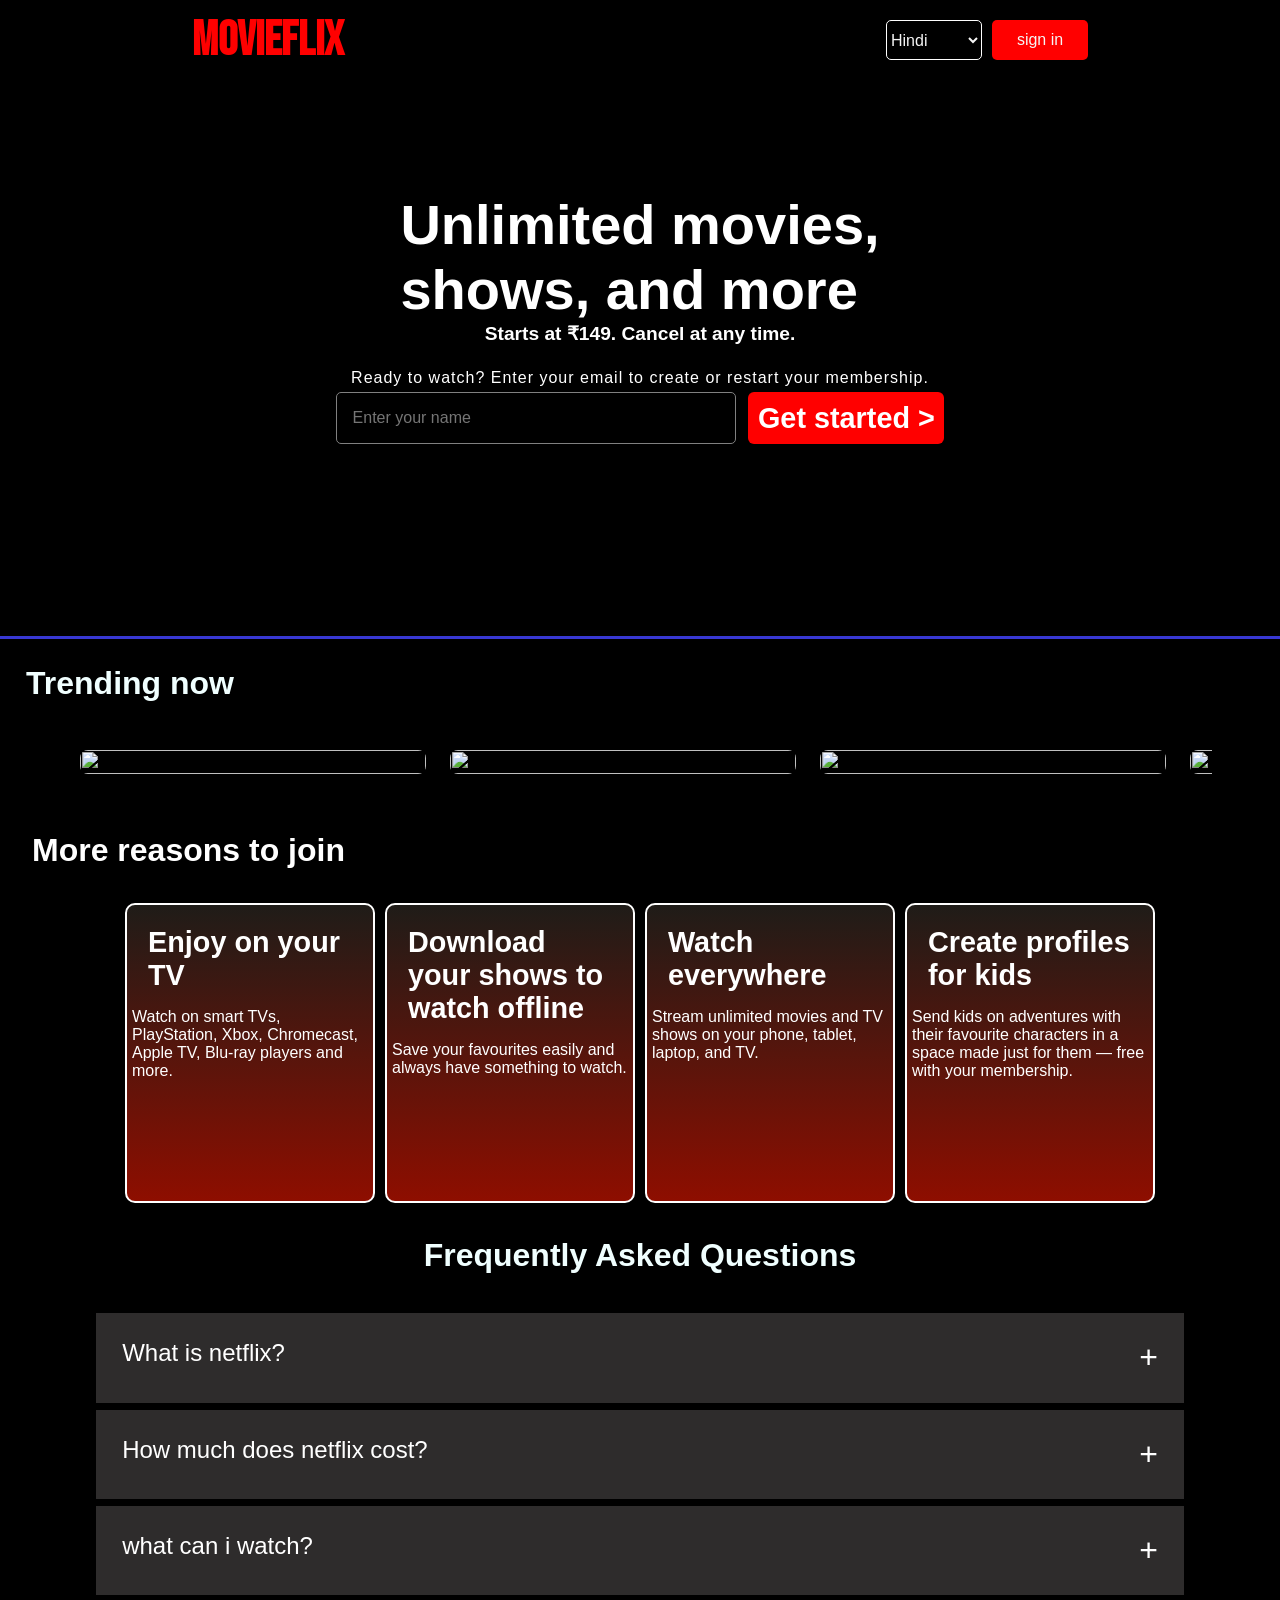
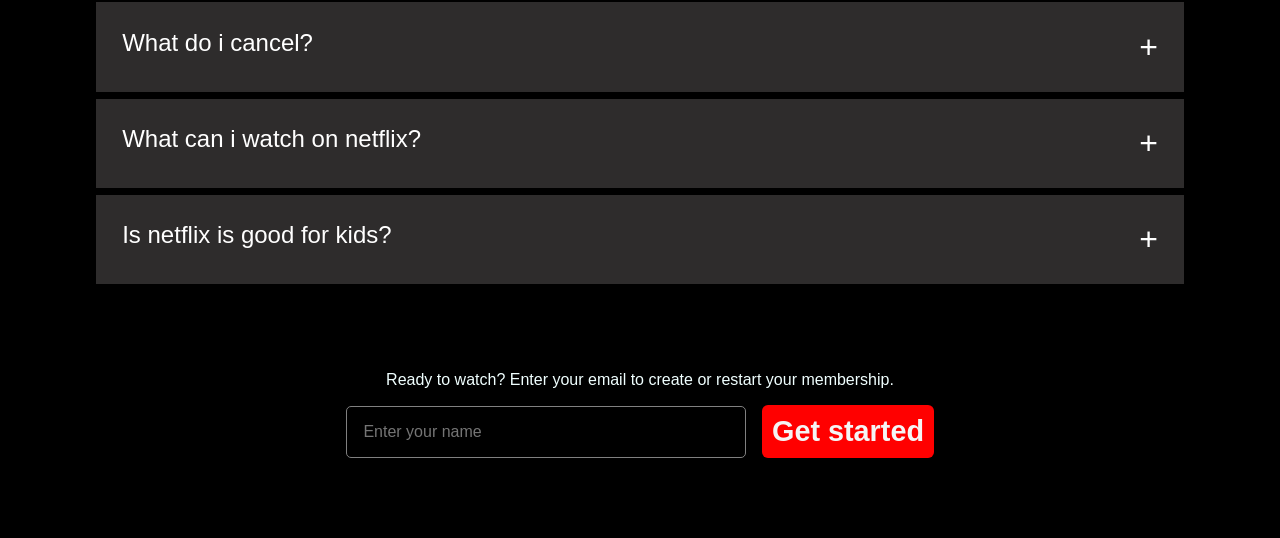
==== index.html @ 862cde78 "Add files via upload" ====
<!DOCTYPE html>
<html lang="en">

<head>
    <meta charset="UTF-8">
    <meta name="viewport" content="width=device-width, initial-scale=1.0">
    <title>movieflix</title>
    <link rel="stylesheet" href="netflix.css">
    <link rel="preconnect" href="https://fonts.googleapis.com">
    <link rel="preconnect" href="https://fonts.gstatic.com" crossorigin>
    <link href="https://fonts.googleapis.com/css2?family=Bebas+Neue&display=swap" rel="stylesheet">

</head>

<body>


    <div class="main">
        <div class="content-container">
        <div class="content">
            <h1>Unlimited movies, <br> shows, and more</h1>
            <p class="one ">Starts at ₹149. Cancel at any time.</p>
            <p class="two">Ready to watch? Enter your email to create or restart your membership.</p>
            <div class="con-btn">
                <input class="plc" type=" text" placeholder="Enter your name ">
                <button class="getstarte"> <a href="start.html"> Get started ></a> </button>
            </div>

        </div>
        </div>




        <div class="nav">
            <div class="logo">MOVIEFLIX</div>

            <div class="opt"> <select name=" language" id=" select">
                    <option value="hindi">Hindi</option>
                    <option value="hindi">English</option>
                    <option value="hindi">Gurjari</option>
                </select>
                <button id="sign"> sign in</button>
            </div>

        </div>
    </div>

    </div>

    <div class="signin-modal">
        <h1 id="cross">&times</h1>
        <div class="signin-content">
            <h2>Demo Sign In UI</h2>
            <h4>get started with a new account.</h4>
            <input type="text" placeholder="demo input">
            <p><button>continue</button></p>

            <p>This page is protected by Google reCAPTCHA to ensure you're not a bot.</p>
        </div>
    </div>

    <div class="movei">
        <h1>Trending now</h1>

        <div class="wall">


            <div class="mov-sel"> 
                <img src="Attachments/top 1.jpg" alt=""></div>
            <div class="mov-sel"> <img src="Attachments/top 2.jpg" alt=""></div>
            <div class="mov-sel">  <img src="Attachments/top 3.jpg" alt=""></div>
            <div class="mov-sel">  <img src="Attachments/top 4.jpg" alt=""></div>
            <div class="mov-sel">  <img src="Attachments/top5.jpg" alt=""></div>
            <div class="mov-sel"> <img src="Attachments/top 6.jpg" alt=""></div>
            <div class="mov-sel">  <img src="Attachments/top 7.jpg" alt=""></div>
            <div class="mov-sel">  <img src="Attachments/top 8.jpg" alt=""></div>
            <div class="mov-sel"> <img src="Attachments/top9.jpg" alt=""></div>
            <div class="mov-sel">  <img src="Attachments/top 10.jpg" alt=""></div>
        </div>
    </div>

    <div class="rsn">
        <h1>More reasons to join</h1>

        <div class="rsnbox">
            <div class="rsnitems">
                <h2>Enjoy on your TV</h2>
                <p>Watch on smart TVs, PlayStation, Xbox, Chromecast, Apple TV, Blu-ray players and more.</p>
               <img src="Attachments/tv.svg" alt="">
            </div>

            <div class="rsnitems">
                <h2>Download your shows to watch offline</h2>
                <p>Save your favourites easily and always have something to watch.</p>
              <img src="Attachments/durbin.svg" alt="">
            </div>

            <div class="rsnitems">
                <h2>Watch everywhere</h2>
                <p>Stream unlimited movies and TV shows on your phone, tablet, laptop, and TV.</p>
               <img src="Attachments/two boxes.svg" alt="">
            </div>

            <div class="rsnitems">
                <h2>Create profiles for kids</h2>
                <p>Send kids on adventures with their favourite characters in a space made just for them — free with
                    your membership.</p>
               <img src="Attachments/download.svg" alt="">
            </div>

        </div>
    </div>

    <div class="faq">
        <h1>Frequently Asked Questions </h1>

        <div class="faqitems">
            <h3>What is netflix? <span>+</span></h3>
            <p class="hide">Lorem ipsum dolor sit, amet consectetur adipisicing elit. Omnis dolor ipsam dignissimos!</p>
        </div>

        <div class="faqitems">
            <h3>How much does netflix cost? <span>+</span></h3>
            <p class="hide">Lorem ipsum dolor sit amet consectetur adipisicing elit. Beatae aspernatur, dicta ipsa
                temporibus ea blanditiis?

            </p>
        </div>

        <div class="faqitems">
            <h3>what can i watch? <span>+</span></h3>
            <p class="hide">Lorm ipsum dolor sit amet consectetur adipisicing elit lorerm10 Lorem ipsum dolor sit amet
                consectetur
                adipisicing elit. Adipisci, odio!

                . </p>
        </div>


        <div class="faqitems">
            <h3>What do i cancel? <span>+</span></h3>
            <p class="hide">Lorem ipsum dolor sit amet consectetur adipisicing elit. Suscipit minima dolor nostrum
                impedit quasi!
                Alias blanditiis velit doloribus nihil, id illum perspiciatis assumenda debitis voluptates.
                Lorem ipsum dolor sit amet consectetur adipisicing elit. Magnam ex qui iure harum consequatur aspernatur
                explicabo similique facere!</p>
        </div>

        <div class="faqitems">
            <h3>What can i watch on netflix? <span>+</span></h3>
            <p class="hide">Lorem ipsum dolor sit amet, consectetur adipisicing elit. Dignissimos esse ad iusto quis at
                nihil fuga
                itaque commodi perferendis! Quisquam possimus explicabo esse doloremque maxime.</p>
        </div>

        <div class="faqitems">
            <h3>Is netflix is good for kids? <span>+</span></h3>
            <p class="hide">Lorem ipsum, dolor sit amet consectetur adipisicing elit. Debitis, culpa libero, provident
                perspiciatis,
                consequuntur cum doloribus delectus praesentium magni repellendus repudiandae beatae fugiat!</p>
        </div>

        
    <div class="lastitem">
        <p>Ready to watch? Enter your email to create or restart your membership.</p>
        <div class="last">
            <input class="plc" type="text" placeholder="Enter your name">
             <button class="getstarte">Get started</button></div>
    </div>


    </div>

    </div>




    <script type="module" src="netflix.js"></script>

</body>

</html>
---- netflix.css ----
* {
  margin: 0;
  padding: 0;
  box-sizing: border-box;
  font-family: Arial, Helvetica, sans-serif;
}

button {
  cursor: pointer;
}

.main {
  width: 100%;
}

.con-btn {
  display: flex;
  justify-content: center;
  align-items: center;
  gap: 0.8rem;
}

.nav {
  display: flex;
  justify-content: space-between;
  width: 70%;
  position: absolute;
  top: 0;
  left: 15%;
  height: 5rem;
  align-items: center;
}

.logo {
  font-size: 3rem;
  color: red;
  font-weight: 800;
  font-family: "Bebas Neue";
  font-weight: 700;
  font-style: normal;
}

.opt {
  display: flex;
}

.opt select {
  background-color: transparent;
  border: 0.5px solid white;
  border-radius: 5px;
  color: whitesmoke;
  font-size: 1rem;
  width: 6rem;
  height: 2.5rem;
}

.opt button {
  font-size: 1rem;
  background-color: red;
  color: whitesmoke;
  border: none;
  margin-left: 10px;
  border-radius: 5px;
  font-size: 1rem;
  width: 6rem;
  height: 2.5rem;
}

.content-container {
  display: flex;
  justify-content: center;
  align-items: center;
}

.content {
  background:
    linear-gradient(to top, rgba(0, 0, 0, 0.8), rgba(0, 0, 0, 0.8)),
    url(Attachments/backgound.jpg);
  background-size: cover;
  width: 100%;
  height: 97%;
  background-color: black;
  height: 100%;
  width: 100%;
  color: white;
  display: flex;
  flex-direction: column;
  align-items: center;
  justify-content: center;
  padding: 15%;
  border-bottom: 3px solid rgb(56, 56, 211);
}

@media (max-width: 456px) {
  .con-btn {
    display: flex;
    flex-direction: column;
    align-items: center;
    justify-content: center;
    gap: 10px;
  }

  html {
    font-size: 13px;
  }

  .rsnitems p {
    font-size: 4rem;
  }
}

.signin-modal {
  position: fixed;
  right: -500px;
  top: 0px;
  color: azure;
  background-color: black;
  background: linear-gradient(to top, black 50%, red);
  height: 70vh;
  width: 20rem;
  display: flex;
  justify-content: center;
  border-radius: 10px;
  transition: 1s;
  cursor: pointer;
}

.signin-content {
  margin-top: 5rem;
  display: flex;
  flex-direction: column;
  gap: 0.5rem;
}

.showmodal {
  right: 0px;
}

.content h1 {
  font-size: 3.5rem;
  font-family: Arial, Helvetica, sans-serif;
  font-weight: 900;
}

.content .one {
  font-weight: 800;
  font-size: 1.2rem;
  font-family: Arial, Helvetica, sans-serif;
}

.content .two {
  font-weight: 500;
  letter-spacing: 1px;
  font-size: 1rem;
  margin-top: 1.5rem;
  margin-bottom: 5px;
  font-family: Arial, Helvetica, sans-serif;
}

.plc {
  font-size: 1rem;
  background-color: transparent;
  border-radius: 5px;
  padding: 1rem 1rem;
  border: 0.5px solid grey;
  font-family: Arial, Helvetica, sans-serif;
  color: azure;
  width: 25rem;
}

.getstarte {
  font-size: 1.8rem;
  background-color: red;
  color: whitesmoke;
  border-radius: 6px;
  border: none;
  padding: 0.6rem;
  transition: 0.3s ease-in;
  font-family: Arial, Helvetica, sans-serif;
  font-weight: 600;
}

.content button:hover {
  transform: scale(1.05);
}

.movei {
  width: 100%;
  border: 2px solid black;
  background-color: black;
}

.wall {
  border: 2px solid black;
  display: flex;
  width: 90%;
  margin: auto;
  overflow: scroll;
  scrollbar-width: none;
}

.movei h1 {
  margin: 1.5rem;
  color: azure;
}

.mov-sel {
  cursor: pointer;
  border: 2px solid black;
  height:;
  width: 350px;
  flex-shrink: 0;
  margin: 20px 10px;
  border-radius: 8px;
  transition: 0.5s ease;
  object-fit: contain;
}

.mov-sel:hover {
  transform: scale(1.05);
}

.mov-sel img {
  height: 100%;
  width: 100%;
  border-radius: 8px;
  object-fit: contain;
}

.rsn {
  background-color: black;
  color: white;
}

.rsn h1 {
  padding-left: 2rem;
  padding: 2rem;
}

.rsn h2 {
  padding: 1rem;
  font-size: 1.8rem;
}

.rsnbox {
  border: 2px solid black;
  display: flex;
  gap: 10px;
  width: 90%;
  align-items: center;
  justify-content: center;
  margin: auto;
  overflow: scroll;
  scrollbar-width: none;
  flex-wrap: wrap;
}

.rsnitems {
  color: white;
  max-width: 250px;
  min-width: 200px;
  height: 300px;
  border: 2px solid;
  position: relative;
  border-radius: 10px;
  padding: 5px;
  text-align: left;
  flex-shrink: 0;
  background: linear-gradient(to bottom, #1f1c18 0%, #8e0e00 100%);
}

.rsnitems p {
  font-size: 1rem;
}

.rsnitems img {
  position: absolute;
  bottom: 20px;
  right: 20px;
}

.faq {
  background-color: black;
  color: azure;
}

.faq h1 {
  text-align: center;
  color: azure;
  padding: 2rem 0;
}

.faqitems {
  width: 85%;
  margin: 7px auto;
  color: white;
  background-color: rgb(46, 44, 44);
  font-weight: 100;
  padding: 0.7rem;
}

.faqitems h3 {
  padding: 15px;
  display: flex;
  justify-content: space-between;
  font-size: 1.5rem;
  cursor: pointer;
  font-weight: 100;
}

a {
  text-decoration: none;
  color: white;
}

.faqitems p {
  max-height: 200px;
  overflow: hidden;
  transition: max-height 0.5s ease;
  transition-duration: 0.5s;
}

.faqitems p.hide {
  max-height: 0;
}

.faqitems h3 span {
  transition: 0.5s ease;
  right: 3px;
  font-size: 2rem;
}

.rotate {
  transform: rotate(45deg);
  transition: 0.5s ease;
}

.lastitem {
  background-color: black;
  display: flex;
  gap: 1rem;

  flex-direction: column;
  align-items: center;
  gap: 1rem;
  padding: 5rem;
}

.last {
  display: flex;
  flex-wrap: wrap;
  gap: 1rem;
  justify-content: center;
  align-items: center;
}
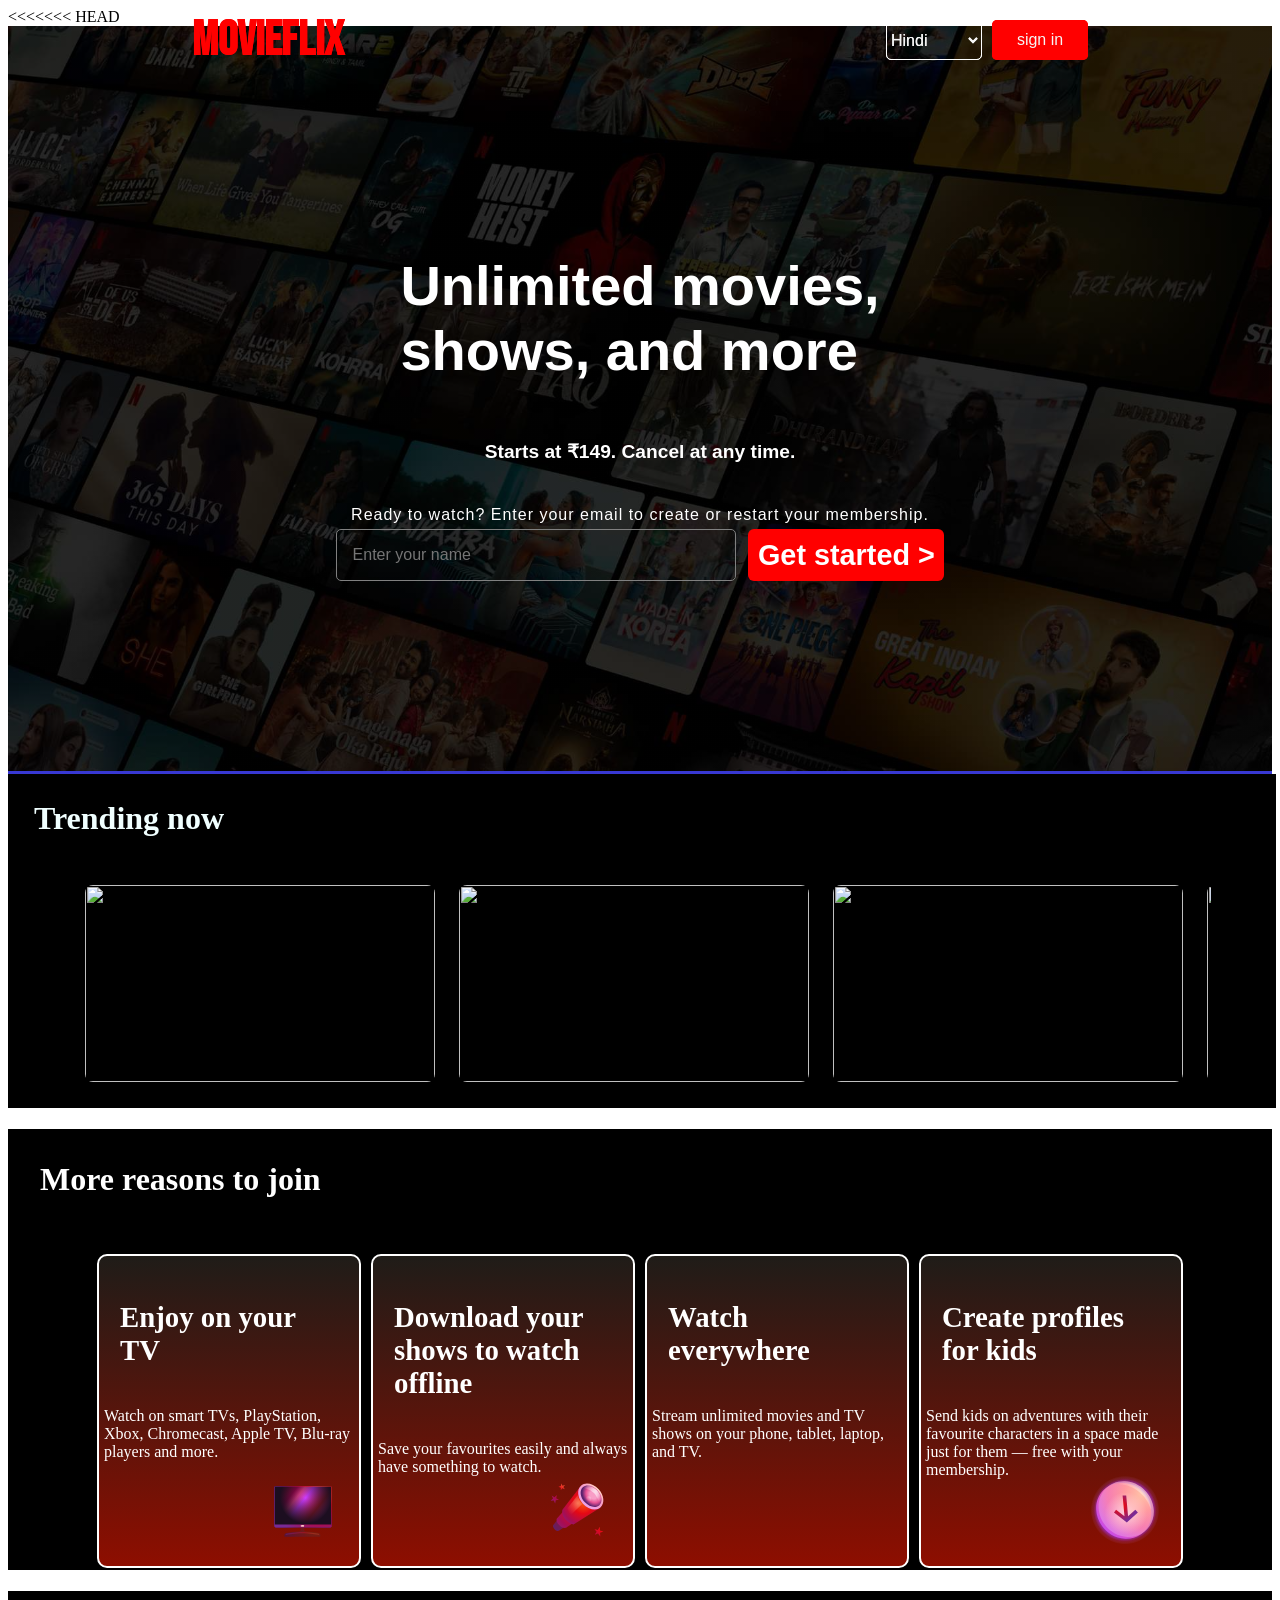
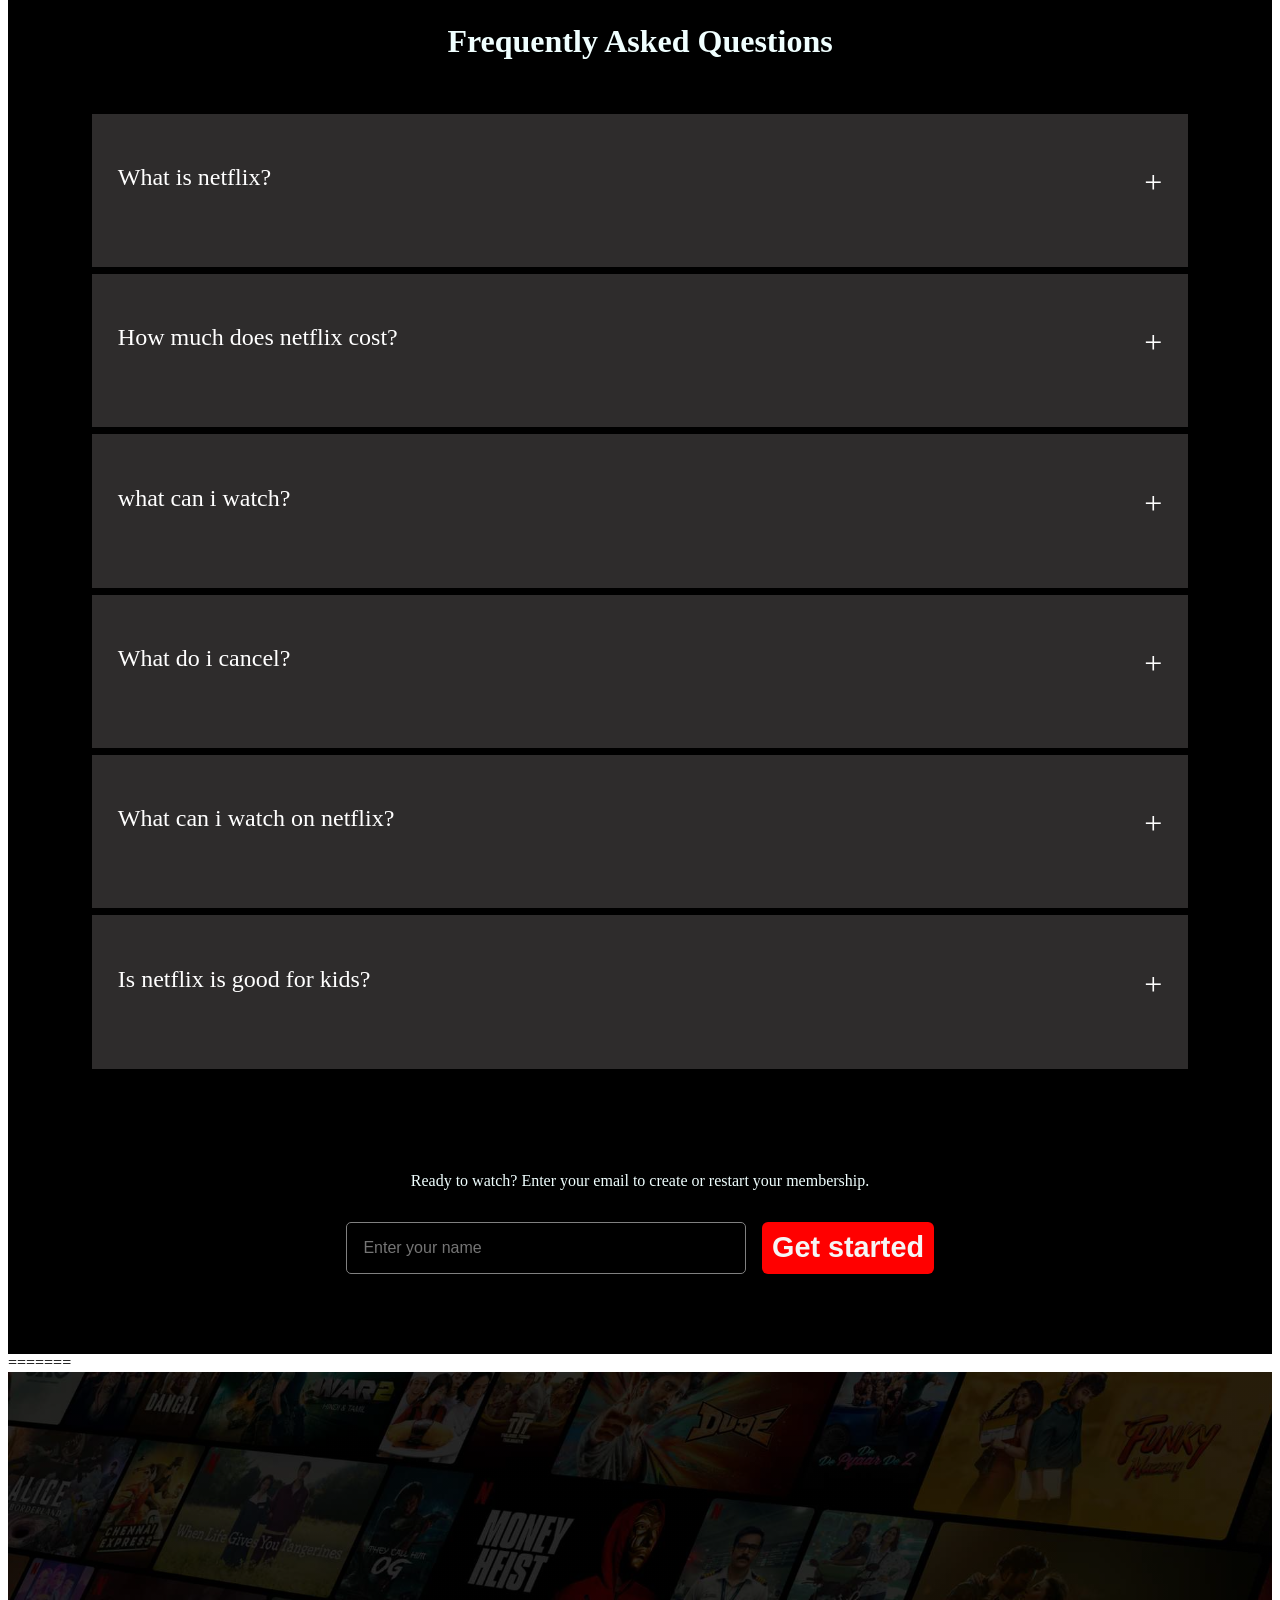
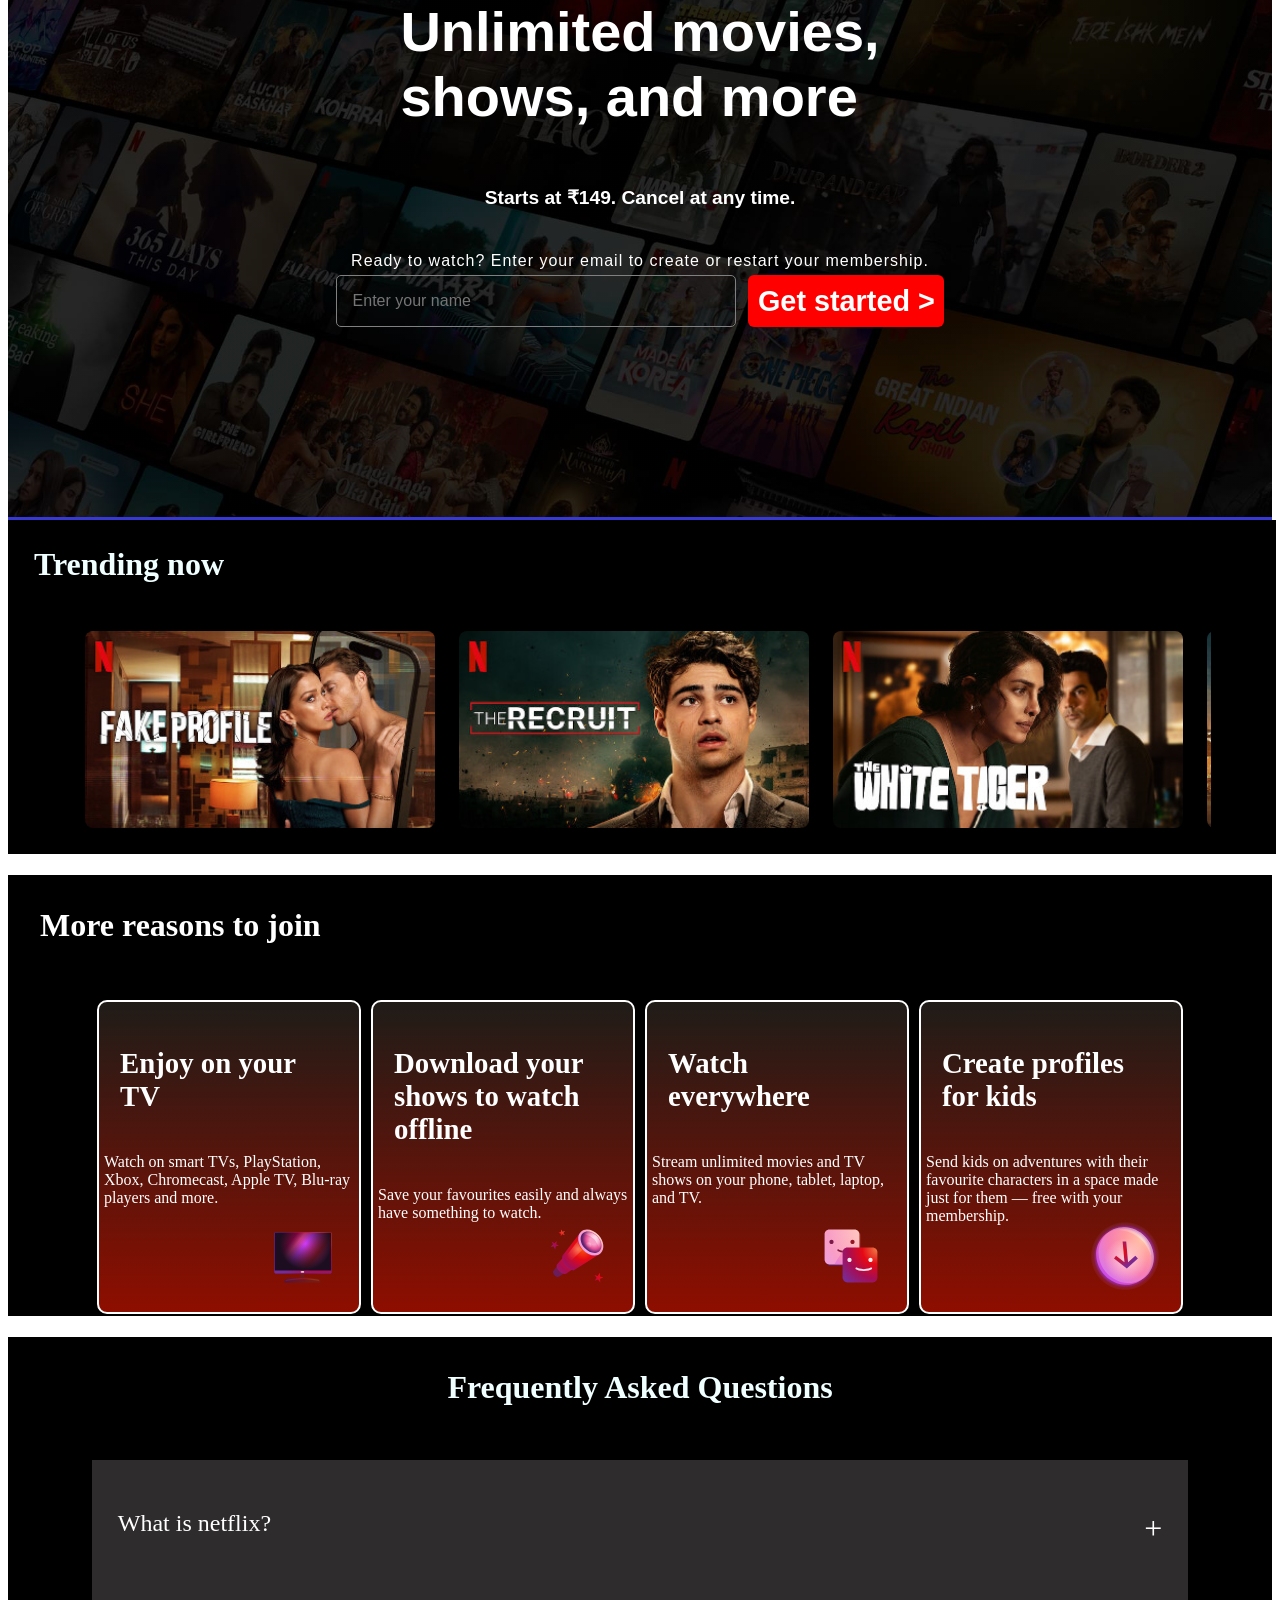
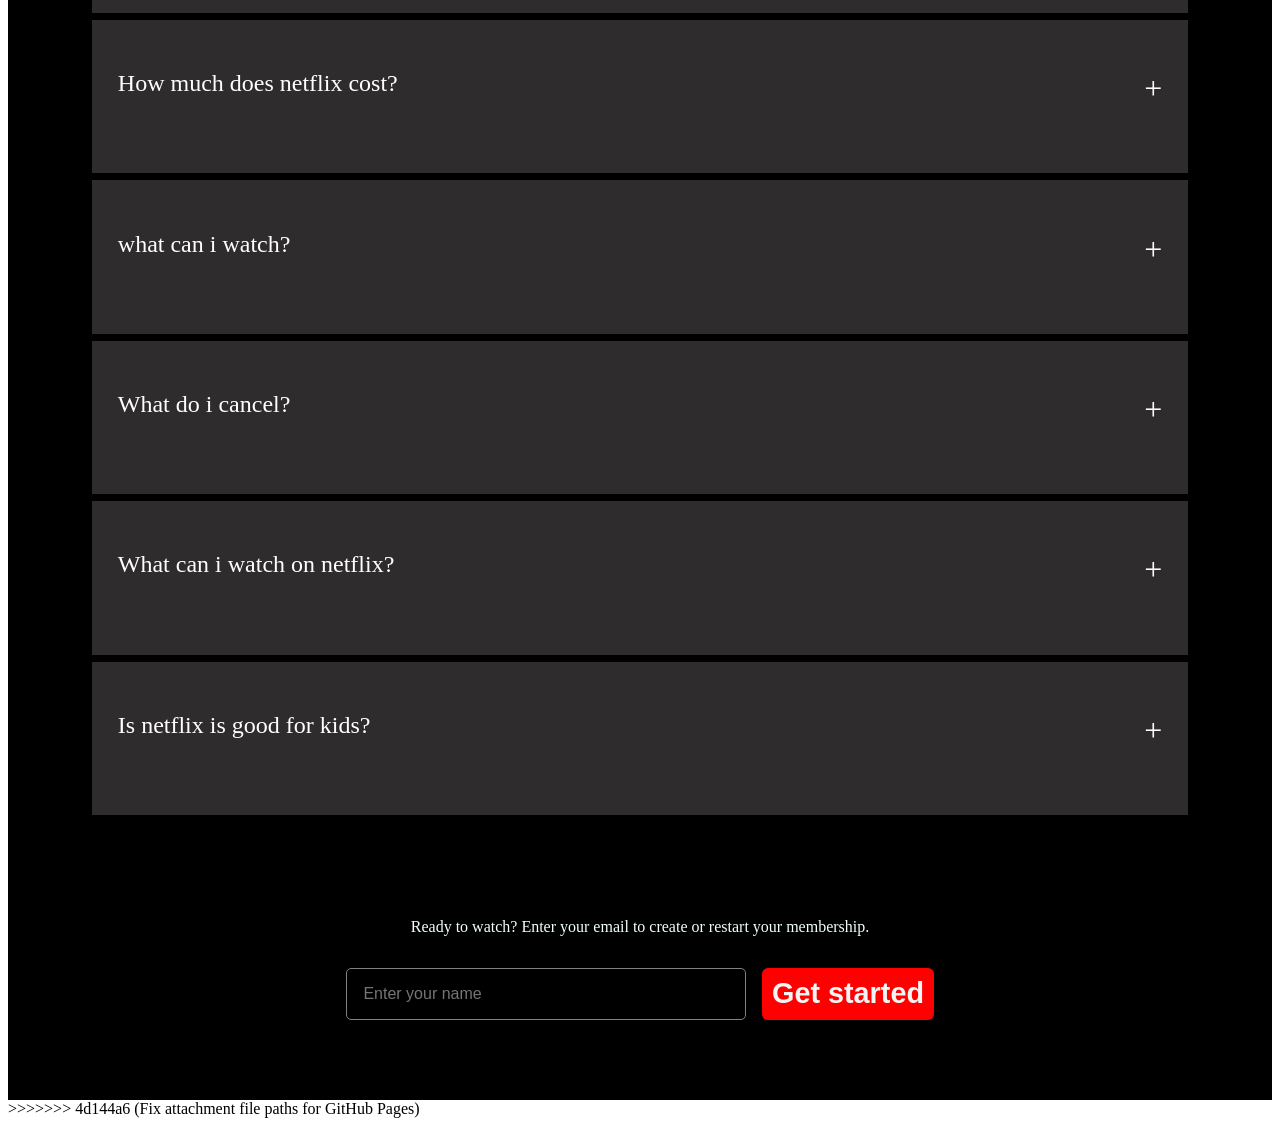
==== commit c08a8597: "Fix attachment file paths for GitHub Pages" ====
--- a/index.html
+++ b/index.html
@@ -1,3 +1,4 @@
+<<<<<<< HEAD
 <!DOCTYPE html>
 <html lang="en">
 
@@ -181,4 +182,190 @@
 
 </body>
 
-</html>+</html>
+=======
+<!DOCTYPE html>
+<html lang="en">
+
+<head>
+    <meta charset="UTF-8">
+    <meta name="viewport" content="width=device-width, initial-scale=1.0">
+    <title>movieflix</title>
+    <link rel="stylesheet" href="netflix.css">
+    <link rel="preconnect" href="https://fonts.googleapis.com">
+    <link rel="preconnect" href="https://fonts.gstatic.com" crossorigin>
+    <link href="https://fonts.googleapis.com/css2?family=Bebas+Neue&display=swap" rel="stylesheet">
+
+</head>
+
+<body>
+
+
+    <div class="main">
+        <div class="content-container">
+        <div class="content">
+            <h1>Unlimited movies, <br> shows, and more</h1>
+            <p class="one ">Starts at ₹149. Cancel at any time.</p>
+            <p class="two">Ready to watch? Enter your email to create or restart your membership.</p>
+            <div class="con-btn">
+                <input class="plc" type=" text" placeholder="Enter your name ">
+                <button class="getstarte"> <a href="start.html"> Get started ></a> </button>
+            </div>
+
+        </div>
+        </div>
+
+
+
+
+        <div class="nav">
+            <div class="logo">MOVIEFLIX</div>
+
+            <div class="opt"> <select name=" language" id=" select">
+                    <option value="hindi">Hindi</option>
+                    <option value="hindi">English</option>
+                    <option value="hindi">Gurjari</option>
+                </select>
+                <button id="sign"> sign in</button>
+            </div>
+
+        </div>
+    </div>
+
+    </div>
+
+    <div class="signin-modal">
+        <h1 id="cross">&times</h1>
+        <div class="signin-content">
+            <h2>Demo Sign In UI</h2>
+            <h4>get started with a new account.</h4>
+            <input type="text" placeholder="demo input">
+            <p><button>continue</button></p>
+
+            <p>This page is protected by Google reCAPTCHA to ensure you're not a bot.</p>
+        </div>
+    </div>
+
+    <div class="movei">
+        <h1>Trending now</h1>
+
+        <div class="wall">
+
+
+            <div class="mov-sel"> 
+                <img src="Attachments/top-1.jpg" alt=""></div>
+            <div class="mov-sel"> <img src="Attachments/top-2.jpg" alt=""></div>
+            <div class="mov-sel">  <img src="Attachments/top-3.jpg" alt=""></div>
+            <div class="mov-sel">  <img src="Attachments/top-4.jpg" alt=""></div>
+            <div class="mov-sel">  <img src="Attachments/top5.jpg" alt=""></div>
+            <div class="mov-sel"> <img src="Attachments/top-6.jpg" alt=""></div>
+            <div class="mov-sel">  <img src="Attachments/top-7.jpg" alt=""></div>
+            <div class="mov-sel">  <img src="Attachments/top-8.jpg" alt=""></div>
+            <div class="mov-sel"> <img src="Attachments/top9.jpg" alt=""></div>
+            <div class="mov-sel">  <img src="Attachments/top-10.jpg" alt=""></div>
+        </div>
+    </div>
+
+    <div class="rsn">
+        <h1>More reasons to join</h1>
+
+        <div class="rsnbox">
+            <div class="rsnitems">
+                <h2>Enjoy on your TV</h2>
+                <p>Watch on smart TVs, PlayStation, Xbox, Chromecast, Apple TV, Blu-ray players and more.</p>
+               <img src="Attachments/tv.svg" alt="">
+            </div>
+
+            <div class="rsnitems">
+                <h2>Download your shows to watch offline</h2>
+                <p>Save your favourites easily and always have something to watch.</p>
+              <img src="Attachments/durbin.svg" alt="">
+            </div>
+
+            <div class="rsnitems">
+                <h2>Watch everywhere</h2>
+                <p>Stream unlimited movies and TV shows on your phone, tablet, laptop, and TV.</p>
+               <img src="Attachments/two-boxes.svg" alt="">
+            </div>
+
+            <div class="rsnitems">
+                <h2>Create profiles for kids</h2>
+                <p>Send kids on adventures with their favourite characters in a space made just for them — free with
+                    your membership.</p>
+               <img src="Attachments/download.svg" alt="">
+            </div>
+
+        </div>
+    </div>
+
+    <div class="faq">
+        <h1>Frequently Asked Questions </h1>
+
+        <div class="faqitems">
+            <h3>What is netflix? <span>+</span></h3>
+            <p class="hide">Lorem ipsum dolor sit, amet consectetur adipisicing elit. Omnis dolor ipsam dignissimos!</p>
+        </div>
+
+        <div class="faqitems">
+            <h3>How much does netflix cost? <span>+</span></h3>
+            <p class="hide">Lorem ipsum dolor sit amet consectetur adipisicing elit. Beatae aspernatur, dicta ipsa
+                temporibus ea blanditiis?
+
+            </p>
+        </div>
+
+        <div class="faqitems">
+            <h3>what can i watch? <span>+</span></h3>
+            <p class="hide">Lorm ipsum dolor sit amet consectetur adipisicing elit lorerm10 Lorem ipsum dolor sit amet
+                consectetur
+                adipisicing elit. Adipisci, odio!
+
+                . </p>
+        </div>
+
+
+        <div class="faqitems">
+            <h3>What do i cancel? <span>+</span></h3>
+            <p class="hide">Lorem ipsum dolor sit amet consectetur adipisicing elit. Suscipit minima dolor nostrum
+                impedit quasi!
+                Alias blanditiis velit doloribus nihil, id illum perspiciatis assumenda debitis voluptates.
+                Lorem ipsum dolor sit amet consectetur adipisicing elit. Magnam ex qui iure harum consequatur aspernatur
+                explicabo similique facere!</p>
+        </div>
+
+        <div class="faqitems">
+            <h3>What can i watch on netflix? <span>+</span></h3>
+            <p class="hide">Lorem ipsum dolor sit amet, consectetur adipisicing elit. Dignissimos esse ad iusto quis at
+                nihil fuga
+                itaque commodi perferendis! Quisquam possimus explicabo esse doloremque maxime.</p>
+        </div>
+
+        <div class="faqitems">
+            <h3>Is netflix is good for kids? <span>+</span></h3>
+            <p class="hide">Lorem ipsum, dolor sit amet consectetur adipisicing elit. Debitis, culpa libero, provident
+                perspiciatis,
+                consequuntur cum doloribus delectus praesentium magni repellendus repudiandae beatae fugiat!</p>
+        </div>
+
+        
+    <div class="lastitem">
+        <p>Ready to watch? Enter your email to create or restart your membership.</p>
+        <div class="last">
+            <input class="plc" type="text" placeholder="Enter your name">
+             <button class="getstarte">Get started</button></div>
+    </div>
+
+
+    </div>
+
+    </div>
+
+
+
+
+    <script type="module" src="netflix.js"></script>
+
+</body>
+
+</html>
+>>>>>>> 4d144a6 (Fix attachment file paths for GitHub Pages)
--- a/netflix.css
+++ b/netflix.css
@@ -1,3 +1,4 @@
+<<<<<<< HEAD
 * {
   margin: 0;
   padding: 0;
@@ -353,3 +354,360 @@
   justify-content: center;
   align-items: center;
 }
+=======
+* {
+  margin: 0;
+  padding: 0;
+  box-sizing: border-box;
+  font-family: Arial, Helvetica, sans-serif;
+}
+
+button {
+  cursor: pointer;
+}
+
+.main {
+  width: 100%;
+}
+
+.con-btn {
+  display: flex;
+  justify-content: center;
+  align-items: center;
+  gap: 0.8rem;
+}
+
+.nav {
+  display: flex;
+  justify-content: space-between;
+  width: 70%;
+  position: absolute;
+  top: 0;
+  left: 15%;
+  height: 5rem;
+  align-items: center;
+}
+
+.logo {
+  font-size: 3rem;
+  color: red;
+  font-weight: 800;
+  font-family: "Bebas Neue";
+  font-weight: 700;
+  font-style: normal;
+}
+
+.opt {
+  display: flex;
+}
+
+.opt select {
+  background-color: transparent;
+  border: 0.5px solid white;
+  border-radius: 5px;
+  color: whitesmoke;
+  font-size: 1rem;
+  width: 6rem;
+  height: 2.5rem;
+}
+
+.opt button {
+  font-size: 1rem;
+  background-color: red;
+  color: whitesmoke;
+  border: none;
+  margin-left: 10px;
+  border-radius: 5px;
+  font-size: 1rem;
+  width: 6rem;
+  height: 2.5rem;
+}
+
+.content-container {
+  display: flex;
+  justify-content: center;
+  align-items: center;
+}
+
+.content {
+  background:
+    linear-gradient(to top, rgba(0, 0, 0, 0.8), rgba(0, 0, 0, 0.8)),
+    url(Attachments/backgound.jpg);
+  background-size: cover;
+  width: 100%;
+  height: 97%;
+  background-color: black;
+  height: 100%;
+  width: 100%;
+  color: white;
+  display: flex;
+  flex-direction: column;
+  align-items: center;
+  justify-content: center;
+  padding: 15%;
+  border-bottom: 3px solid rgb(56, 56, 211);
+}
+
+@media (max-width: 456px) {
+  .con-btn {
+    display: flex;
+    flex-direction: column;
+    align-items: center;
+    justify-content: center;
+    gap: 10px;
+  }
+
+  html {
+    font-size: 13px;
+  }
+
+  .rsnitems p {
+    font-size: 4rem;
+  }
+}
+
+.signin-modal {
+  position: fixed;
+  right: -500px;
+  top: 0px;
+  color: azure;
+  background-color: black;
+  background: linear-gradient(to top, black 50%, red);
+  height: 70vh;
+  width: 20rem;
+  display: flex;
+  justify-content: center;
+  border-radius: 10px;
+  transition: 1s;
+  cursor: pointer;
+}
+
+.signin-content {
+  margin-top: 5rem;
+  display: flex;
+  flex-direction: column;
+  gap: 0.5rem;
+}
+
+.showmodal {
+  right: 0px;
+}
+
+.content h1 {
+  font-size: 3.5rem;
+  font-family: Arial, Helvetica, sans-serif;
+  font-weight: 900;
+}
+
+.content .one {
+  font-weight: 800;
+  font-size: 1.2rem;
+  font-family: Arial, Helvetica, sans-serif;
+}
+
+.content .two {
+  font-weight: 500;
+  letter-spacing: 1px;
+  font-size: 1rem;
+  margin-top: 1.5rem;
+  margin-bottom: 5px;
+  font-family: Arial, Helvetica, sans-serif;
+}
+
+.plc {
+  font-size: 1rem;
+  background-color: transparent;
+  border-radius: 5px;
+  padding: 1rem 1rem;
+  border: 0.5px solid grey;
+  font-family: Arial, Helvetica, sans-serif;
+  color: azure;
+  width: 25rem;
+}
+
+.getstarte {
+  font-size: 1.8rem;
+  background-color: red;
+  color: whitesmoke;
+  border-radius: 6px;
+  border: none;
+  padding: 0.6rem;
+  transition: 0.3s ease-in;
+  font-family: Arial, Helvetica, sans-serif;
+  font-weight: 600;
+}
+
+.content button:hover {
+  transform: scale(1.05);
+}
+
+.movei {
+  width: 100%;
+  border: 2px solid black;
+  background-color: black;
+}
+
+.wall {
+  border: 2px solid black;
+  display: flex;
+  width: 90%;
+  margin: auto;
+  overflow: scroll;
+  scrollbar-width: none;
+}
+
+.movei h1 {
+  margin: 1.5rem;
+  color: azure;
+}
+
+.mov-sel {
+  cursor: pointer;
+  border: 2px solid black;
+  height:;
+  width: 350px;
+  flex-shrink: 0;
+  margin: 20px 10px;
+  border-radius: 8px;
+  transition: 0.5s ease;
+  object-fit: contain;
+}
+
+.mov-sel:hover {
+  transform: scale(1.05);
+}
+
+.mov-sel img {
+  height: 100%;
+  width: 100%;
+  border-radius: 8px;
+  object-fit: contain;
+}
+
+.rsn {
+  background-color: black;
+  color: white;
+}
+
+.rsn h1 {
+  padding-left: 2rem;
+  padding: 2rem;
+}
+
+.rsn h2 {
+  padding: 1rem;
+  font-size: 1.8rem;
+}
+
+.rsnbox {
+  border: 2px solid black;
+  display: flex;
+  gap: 10px;
+  width: 90%;
+  align-items: center;
+  justify-content: center;
+  margin: auto;
+  overflow: scroll;
+  scrollbar-width: none;
+  flex-wrap: wrap;
+}
+
+.rsnitems {
+  color: white;
+  max-width: 250px;
+  min-width: 200px;
+  height: 300px;
+  border: 2px solid;
+  position: relative;
+  border-radius: 10px;
+  padding: 5px;
+  text-align: left;
+  flex-shrink: 0;
+  background: linear-gradient(to bottom, #1f1c18 0%, #8e0e00 100%);
+}
+
+.rsnitems p {
+  font-size: 1rem;
+}
+
+.rsnitems img {
+  position: absolute;
+  bottom: 20px;
+  right: 20px;
+}
+
+.faq {
+  background-color: black;
+  color: azure;
+}
+
+.faq h1 {
+  text-align: center;
+  color: azure;
+  padding: 2rem 0;
+}
+
+.faqitems {
+  width: 85%;
+  margin: 7px auto;
+  color: white;
+  background-color: rgb(46, 44, 44);
+  font-weight: 100;
+  padding: 0.7rem;
+}
+
+.faqitems h3 {
+  padding: 15px;
+  display: flex;
+  justify-content: space-between;
+  font-size: 1.5rem;
+  cursor: pointer;
+  font-weight: 100;
+}
+
+a {
+  text-decoration: none;
+  color: white;
+}
+
+.faqitems p {
+  max-height: 200px;
+  overflow: hidden;
+  transition: max-height 0.5s ease;
+  transition-duration: 0.5s;
+}
+
+.faqitems p.hide {
+  max-height: 0;
+}
+
+.faqitems h3 span {
+  transition: 0.5s ease;
+  right: 3px;
+  font-size: 2rem;
+}
+
+.rotate {
+  transform: rotate(45deg);
+  transition: 0.5s ease;
+}
+
+.lastitem {
+  background-color: black;
+  display: flex;
+  gap: 1rem;
+
+  flex-direction: column;
+  align-items: center;
+  gap: 1rem;
+  padding: 5rem;
+}
+
+.last {
+  display: flex;
+  flex-wrap: wrap;
+  gap: 1rem;
+  justify-content: center;
+  align-items: center;
+}
+>>>>>>> 4d144a6 (Fix attachment file paths for GitHub Pages)
--- a/netflix.css
+++ b/netflix.css
@@ -1,3 +1,4 @@
+<<<<<<< HEAD
 * {
   margin: 0;
   padding: 0;
@@ -353,3 +354,360 @@
   justify-content: center;
   align-items: center;
 }
+=======
+* {
+  margin: 0;
+  padding: 0;
+  box-sizing: border-box;
+  font-family: Arial, Helvetica, sans-serif;
+}
+
+button {
+  cursor: pointer;
+}
+
+.main {
+  width: 100%;
+}
+
+.con-btn {
+  display: flex;
+  justify-content: center;
+  align-items: center;
+  gap: 0.8rem;
+}
+
+.nav {
+  display: flex;
+  justify-content: space-between;
+  width: 70%;
+  position: absolute;
+  top: 0;
+  left: 15%;
+  height: 5rem;
+  align-items: center;
+}
+
+.logo {
+  font-size: 3rem;
+  color: red;
+  font-weight: 800;
+  font-family: "Bebas Neue";
+  font-weight: 700;
+  font-style: normal;
+}
+
+.opt {
+  display: flex;
+}
+
+.opt select {
+  background-color: transparent;
+  border: 0.5px solid white;
+  border-radius: 5px;
+  color: whitesmoke;
+  font-size: 1rem;
+  width: 6rem;
+  height: 2.5rem;
+}
+
+.opt button {
+  font-size: 1rem;
+  background-color: red;
+  color: whitesmoke;
+  border: none;
+  margin-left: 10px;
+  border-radius: 5px;
+  font-size: 1rem;
+  width: 6rem;
+  height: 2.5rem;
+}
+
+.content-container {
+  display: flex;
+  justify-content: center;
+  align-items: center;
+}
+
+.content {
+  background:
+    linear-gradient(to top, rgba(0, 0, 0, 0.8), rgba(0, 0, 0, 0.8)),
+    url(Attachments/backgound.jpg);
+  background-size: cover;
+  width: 100%;
+  height: 97%;
+  background-color: black;
+  height: 100%;
+  width: 100%;
+  color: white;
+  display: flex;
+  flex-direction: column;
+  align-items: center;
+  justify-content: center;
+  padding: 15%;
+  border-bottom: 3px solid rgb(56, 56, 211);
+}
+
+@media (max-width: 456px) {
+  .con-btn {
+    display: flex;
+    flex-direction: column;
+    align-items: center;
+    justify-content: center;
+    gap: 10px;
+  }
+
+  html {
+    font-size: 13px;
+  }
+
+  .rsnitems p {
+    font-size: 4rem;
+  }
+}
+
+.signin-modal {
+  position: fixed;
+  right: -500px;
+  top: 0px;
+  color: azure;
+  background-color: black;
+  background: linear-gradient(to top, black 50%, red);
+  height: 70vh;
+  width: 20rem;
+  display: flex;
+  justify-content: center;
+  border-radius: 10px;
+  transition: 1s;
+  cursor: pointer;
+}
+
+.signin-content {
+  margin-top: 5rem;
+  display: flex;
+  flex-direction: column;
+  gap: 0.5rem;
+}
+
+.showmodal {
+  right: 0px;
+}
+
+.content h1 {
+  font-size: 3.5rem;
+  font-family: Arial, Helvetica, sans-serif;
+  font-weight: 900;
+}
+
+.content .one {
+  font-weight: 800;
+  font-size: 1.2rem;
+  font-family: Arial, Helvetica, sans-serif;
+}
+
+.content .two {
+  font-weight: 500;
+  letter-spacing: 1px;
+  font-size: 1rem;
+  margin-top: 1.5rem;
+  margin-bottom: 5px;
+  font-family: Arial, Helvetica, sans-serif;
+}
+
+.plc {
+  font-size: 1rem;
+  background-color: transparent;
+  border-radius: 5px;
+  padding: 1rem 1rem;
+  border: 0.5px solid grey;
+  font-family: Arial, Helvetica, sans-serif;
+  color: azure;
+  width: 25rem;
+}
+
+.getstarte {
+  font-size: 1.8rem;
+  background-color: red;
+  color: whitesmoke;
+  border-radius: 6px;
+  border: none;
+  padding: 0.6rem;
+  transition: 0.3s ease-in;
+  font-family: Arial, Helvetica, sans-serif;
+  font-weight: 600;
+}
+
+.content button:hover {
+  transform: scale(1.05);
+}
+
+.movei {
+  width: 100%;
+  border: 2px solid black;
+  background-color: black;
+}
+
+.wall {
+  border: 2px solid black;
+  display: flex;
+  width: 90%;
+  margin: auto;
+  overflow: scroll;
+  scrollbar-width: none;
+}
+
+.movei h1 {
+  margin: 1.5rem;
+  color: azure;
+}
+
+.mov-sel {
+  cursor: pointer;
+  border: 2px solid black;
+  height:;
+  width: 350px;
+  flex-shrink: 0;
+  margin: 20px 10px;
+  border-radius: 8px;
+  transition: 0.5s ease;
+  object-fit: contain;
+}
+
+.mov-sel:hover {
+  transform: scale(1.05);
+}
+
+.mov-sel img {
+  height: 100%;
+  width: 100%;
+  border-radius: 8px;
+  object-fit: contain;
+}
+
+.rsn {
+  background-color: black;
+  color: white;
+}
+
+.rsn h1 {
+  padding-left: 2rem;
+  padding: 2rem;
+}
+
+.rsn h2 {
+  padding: 1rem;
+  font-size: 1.8rem;
+}
+
+.rsnbox {
+  border: 2px solid black;
+  display: flex;
+  gap: 10px;
+  width: 90%;
+  align-items: center;
+  justify-content: center;
+  margin: auto;
+  overflow: scroll;
+  scrollbar-width: none;
+  flex-wrap: wrap;
+}
+
+.rsnitems {
+  color: white;
+  max-width: 250px;
+  min-width: 200px;
+  height: 300px;
+  border: 2px solid;
+  position: relative;
+  border-radius: 10px;
+  padding: 5px;
+  text-align: left;
+  flex-shrink: 0;
+  background: linear-gradient(to bottom, #1f1c18 0%, #8e0e00 100%);
+}
+
+.rsnitems p {
+  font-size: 1rem;
+}
+
+.rsnitems img {
+  position: absolute;
+  bottom: 20px;
+  right: 20px;
+}
+
+.faq {
+  background-color: black;
+  color: azure;
+}
+
+.faq h1 {
+  text-align: center;
+  color: azure;
+  padding: 2rem 0;
+}
+
+.faqitems {
+  width: 85%;
+  margin: 7px auto;
+  color: white;
+  background-color: rgb(46, 44, 44);
+  font-weight: 100;
+  padding: 0.7rem;
+}
+
+.faqitems h3 {
+  padding: 15px;
+  display: flex;
+  justify-content: space-between;
+  font-size: 1.5rem;
+  cursor: pointer;
+  font-weight: 100;
+}
+
+a {
+  text-decoration: none;
+  color: white;
+}
+
+.faqitems p {
+  max-height: 200px;
+  overflow: hidden;
+  transition: max-height 0.5s ease;
+  transition-duration: 0.5s;
+}
+
+.faqitems p.hide {
+  max-height: 0;
+}
+
+.faqitems h3 span {
+  transition: 0.5s ease;
+  right: 3px;
+  font-size: 2rem;
+}
+
+.rotate {
+  transform: rotate(45deg);
+  transition: 0.5s ease;
+}
+
+.lastitem {
+  background-color: black;
+  display: flex;
+  gap: 1rem;
+
+  flex-direction: column;
+  align-items: center;
+  gap: 1rem;
+  padding: 5rem;
+}
+
+.last {
+  display: flex;
+  flex-wrap: wrap;
+  gap: 1rem;
+  justify-content: center;
+  align-items: center;
+}
+>>>>>>> 4d144a6 (Fix attachment file paths for GitHub Pages)
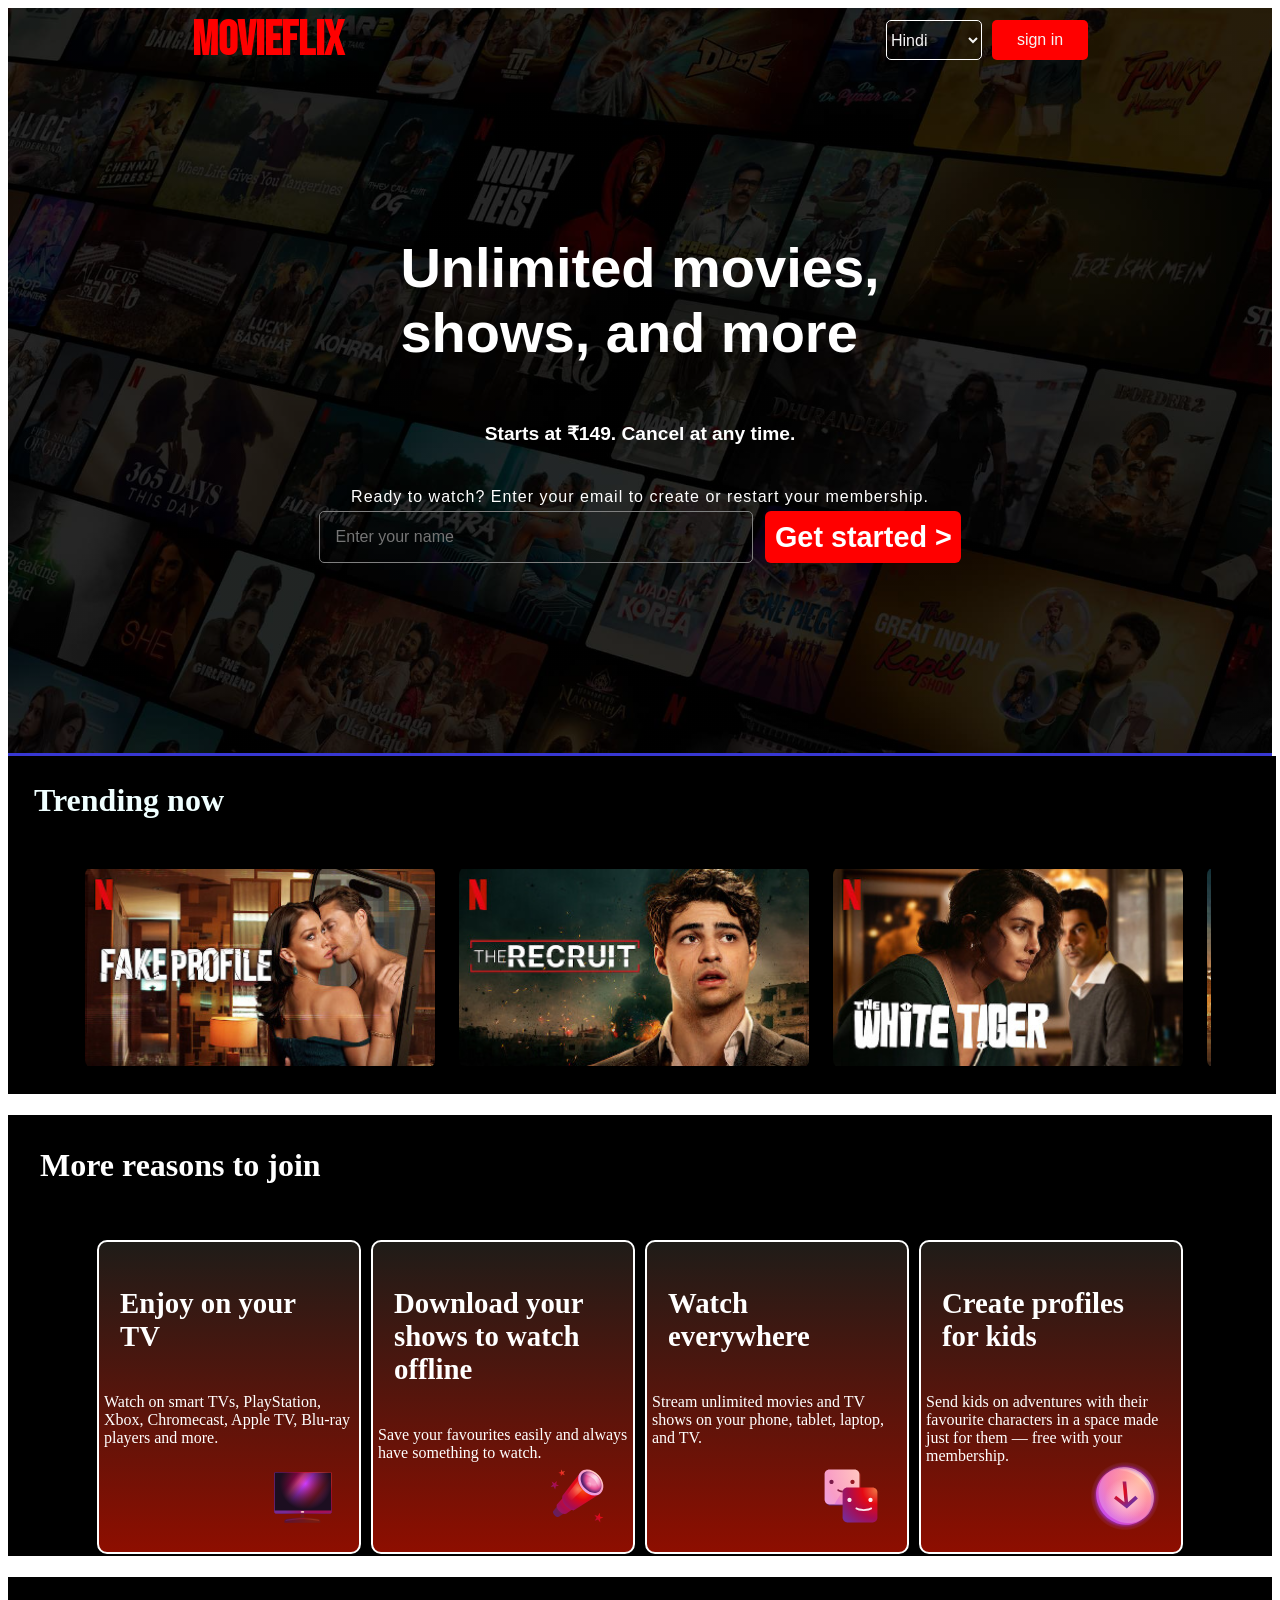
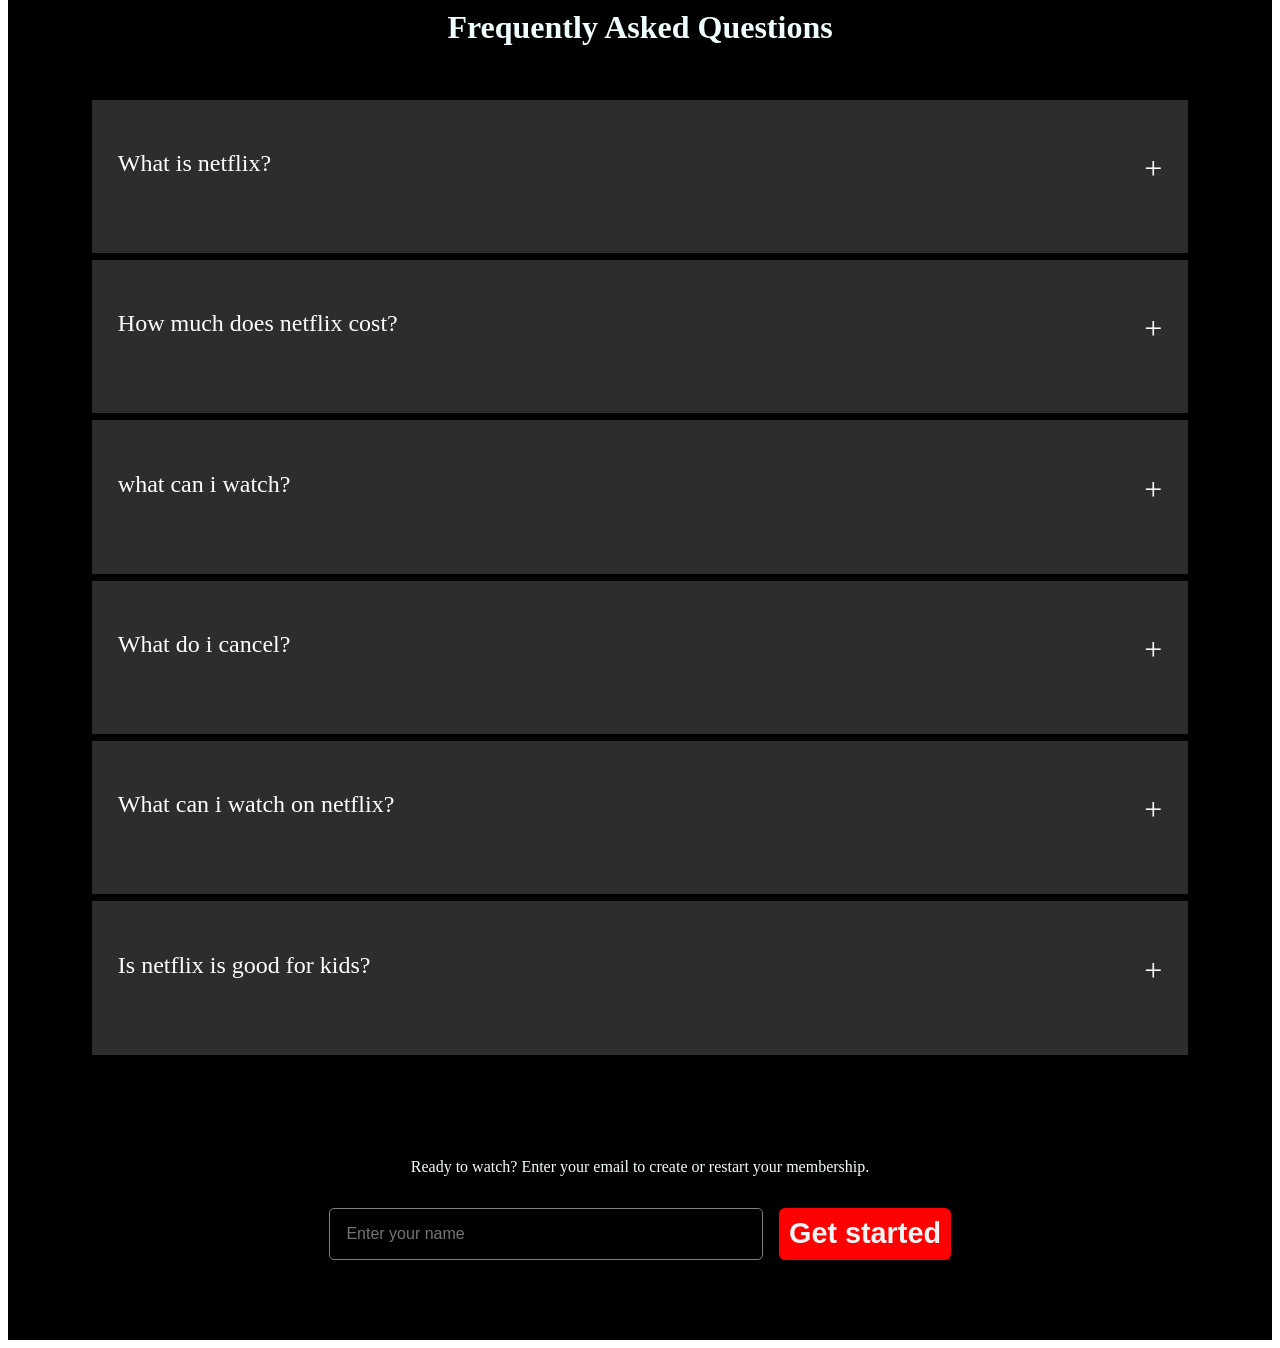
==== commit 41f6ccd5: "file name shi ho gye hn" ====
--- a/index.html
+++ b/index.html
@@ -1,4 +1,3 @@
-<<<<<<< HEAD
 <!DOCTYPE html>
 <html lang="en">
 
@@ -68,16 +67,16 @@
 
 
             <div class="mov-sel"> 
-                <img src="Attachments/top 1.jpg" alt=""></div>
-            <div class="mov-sel"> <img src="Attachments/top 2.jpg" alt=""></div>
-            <div class="mov-sel">  <img src="Attachments/top 3.jpg" alt=""></div>
-            <div class="mov-sel">  <img src="Attachments/top 4.jpg" alt=""></div>
+                <img src="Attachments/top-1.jpg" alt=""></div>
+            <div class="mov-sel"> <img src="Attachments/top-2.jpg" alt=""></div>
+            <div class="mov-sel">  <img src="Attachments/top-3.jpg" alt=""></div>
+            <div class="mov-sel">  <img src="Attachments/top-4.jpg" alt=""></div>
             <div class="mov-sel">  <img src="Attachments/top5.jpg" alt=""></div>
-            <div class="mov-sel"> <img src="Attachments/top 6.jpg" alt=""></div>
-            <div class="mov-sel">  <img src="Attachments/top 7.jpg" alt=""></div>
-            <div class="mov-sel">  <img src="Attachments/top 8.jpg" alt=""></div>
+            <div class="mov-sel"> <img src="Attachments/top-6.jpg" alt=""></div>
+            <div class="mov-sel">  <img src="Attachments/top-7.jpg" alt=""></div>
+            <div class="mov-sel">  <img src="Attachments/top-8.jpg" alt=""></div>
             <div class="mov-sel"> <img src="Attachments/top9.jpg" alt=""></div>
-            <div class="mov-sel">  <img src="Attachments/top 10.jpg" alt=""></div>
+            <div class="mov-sel">  <img src="Attachments/top-10.jpg" alt=""></div>
         </div>
     </div>
 
@@ -100,7 +99,7 @@
             <div class="rsnitems">
                 <h2>Watch everywhere</h2>
                 <p>Stream unlimited movies and TV shows on your phone, tablet, laptop, and TV.</p>
-               <img src="Attachments/two boxes.svg" alt="">
+               <img src="Attachments/two-boxes.svg" alt="">
             </div>
 
             <div class="rsnitems">
@@ -182,190 +181,4 @@
 
 </body>
 
-</html>
-=======
-<!DOCTYPE html>
-<html lang="en">
-
-<head>
-    <meta charset="UTF-8">
-    <meta name="viewport" content="width=device-width, initial-scale=1.0">
-    <title>movieflix</title>
-    <link rel="stylesheet" href="netflix.css">
-    <link rel="preconnect" href="https://fonts.googleapis.com">
-    <link rel="preconnect" href="https://fonts.gstatic.com" crossorigin>
-    <link href="https://fonts.googleapis.com/css2?family=Bebas+Neue&display=swap" rel="stylesheet">
-
-</head>
-
-<body>
-
-
-    <div class="main">
-        <div class="content-container">
-        <div class="content">
-            <h1>Unlimited movies, <br> shows, and more</h1>
-            <p class="one ">Starts at ₹149. Cancel at any time.</p>
-            <p class="two">Ready to watch? Enter your email to create or restart your membership.</p>
-            <div class="con-btn">
-                <input class="plc" type=" text" placeholder="Enter your name ">
-                <button class="getstarte"> <a href="start.html"> Get started ></a> </button>
-            </div>
-
-        </div>
-        </div>
-
-
-
-
-        <div class="nav">
-            <div class="logo">MOVIEFLIX</div>
-
-            <div class="opt"> <select name=" language" id=" select">
-                    <option value="hindi">Hindi</option>
-                    <option value="hindi">English</option>
-                    <option value="hindi">Gurjari</option>
-                </select>
-                <button id="sign"> sign in</button>
-            </div>
-
-        </div>
-    </div>
-
-    </div>
-
-    <div class="signin-modal">
-        <h1 id="cross">&times</h1>
-        <div class="signin-content">
-            <h2>Demo Sign In UI</h2>
-            <h4>get started with a new account.</h4>
-            <input type="text" placeholder="demo input">
-            <p><button>continue</button></p>
-
-            <p>This page is protected by Google reCAPTCHA to ensure you're not a bot.</p>
-        </div>
-    </div>
-
-    <div class="movei">
-        <h1>Trending now</h1>
-
-        <div class="wall">
-
-
-            <div class="mov-sel"> 
-                <img src="Attachments/top-1.jpg" alt=""></div>
-            <div class="mov-sel"> <img src="Attachments/top-2.jpg" alt=""></div>
-            <div class="mov-sel">  <img src="Attachments/top-3.jpg" alt=""></div>
-            <div class="mov-sel">  <img src="Attachments/top-4.jpg" alt=""></div>
-            <div class="mov-sel">  <img src="Attachments/top5.jpg" alt=""></div>
-            <div class="mov-sel"> <img src="Attachments/top-6.jpg" alt=""></div>
-            <div class="mov-sel">  <img src="Attachments/top-7.jpg" alt=""></div>
-            <div class="mov-sel">  <img src="Attachments/top-8.jpg" alt=""></div>
-            <div class="mov-sel"> <img src="Attachments/top9.jpg" alt=""></div>
-            <div class="mov-sel">  <img src="Attachments/top-10.jpg" alt=""></div>
-        </div>
-    </div>
-
-    <div class="rsn">
-        <h1>More reasons to join</h1>
-
-        <div class="rsnbox">
-            <div class="rsnitems">
-                <h2>Enjoy on your TV</h2>
-                <p>Watch on smart TVs, PlayStation, Xbox, Chromecast, Apple TV, Blu-ray players and more.</p>
-               <img src="Attachments/tv.svg" alt="">
-            </div>
-
-            <div class="rsnitems">
-                <h2>Download your shows to watch offline</h2>
-                <p>Save your favourites easily and always have something to watch.</p>
-              <img src="Attachments/durbin.svg" alt="">
-            </div>
-
-            <div class="rsnitems">
-                <h2>Watch everywhere</h2>
-                <p>Stream unlimited movies and TV shows on your phone, tablet, laptop, and TV.</p>
-               <img src="Attachments/two-boxes.svg" alt="">
-            </div>
-
-            <div class="rsnitems">
-                <h2>Create profiles for kids</h2>
-                <p>Send kids on adventures with their favourite characters in a space made just for them — free with
-                    your membership.</p>
-               <img src="Attachments/download.svg" alt="">
-            </div>
-
-        </div>
-    </div>
-
-    <div class="faq">
-        <h1>Frequently Asked Questions </h1>
-
-        <div class="faqitems">
-            <h3>What is netflix? <span>+</span></h3>
-            <p class="hide">Lorem ipsum dolor sit, amet consectetur adipisicing elit. Omnis dolor ipsam dignissimos!</p>
-        </div>
-
-        <div class="faqitems">
-            <h3>How much does netflix cost? <span>+</span></h3>
-            <p class="hide">Lorem ipsum dolor sit amet consectetur adipisicing elit. Beatae aspernatur, dicta ipsa
-                temporibus ea blanditiis?
-
-            </p>
-        </div>
-
-        <div class="faqitems">
-            <h3>what can i watch? <span>+</span></h3>
-            <p class="hide">Lorm ipsum dolor sit amet consectetur adipisicing elit lorerm10 Lorem ipsum dolor sit amet
-                consectetur
-                adipisicing elit. Adipisci, odio!
-
-                . </p>
-        </div>
-
-
-        <div class="faqitems">
-            <h3>What do i cancel? <span>+</span></h3>
-            <p class="hide">Lorem ipsum dolor sit amet consectetur adipisicing elit. Suscipit minima dolor nostrum
-                impedit quasi!
-                Alias blanditiis velit doloribus nihil, id illum perspiciatis assumenda debitis voluptates.
-                Lorem ipsum dolor sit amet consectetur adipisicing elit. Magnam ex qui iure harum consequatur aspernatur
-                explicabo similique facere!</p>
-        </div>
-
-        <div class="faqitems">
-            <h3>What can i watch on netflix? <span>+</span></h3>
-            <p class="hide">Lorem ipsum dolor sit amet, consectetur adipisicing elit. Dignissimos esse ad iusto quis at
-                nihil fuga
-                itaque commodi perferendis! Quisquam possimus explicabo esse doloremque maxime.</p>
-        </div>
-
-        <div class="faqitems">
-            <h3>Is netflix is good for kids? <span>+</span></h3>
-            <p class="hide">Lorem ipsum, dolor sit amet consectetur adipisicing elit. Debitis, culpa libero, provident
-                perspiciatis,
-                consequuntur cum doloribus delectus praesentium magni repellendus repudiandae beatae fugiat!</p>
-        </div>
-
-        
-    <div class="lastitem">
-        <p>Ready to watch? Enter your email to create or restart your membership.</p>
-        <div class="last">
-            <input class="plc" type="text" placeholder="Enter your name">
-             <button class="getstarte">Get started</button></div>
-    </div>
-
-
-    </div>
-
-    </div>
-
-
-
-
-    <script type="module" src="netflix.js"></script>
-
-</body>
-
-</html>
->>>>>>> 4d144a6 (Fix attachment file paths for GitHub Pages)
+</html>
